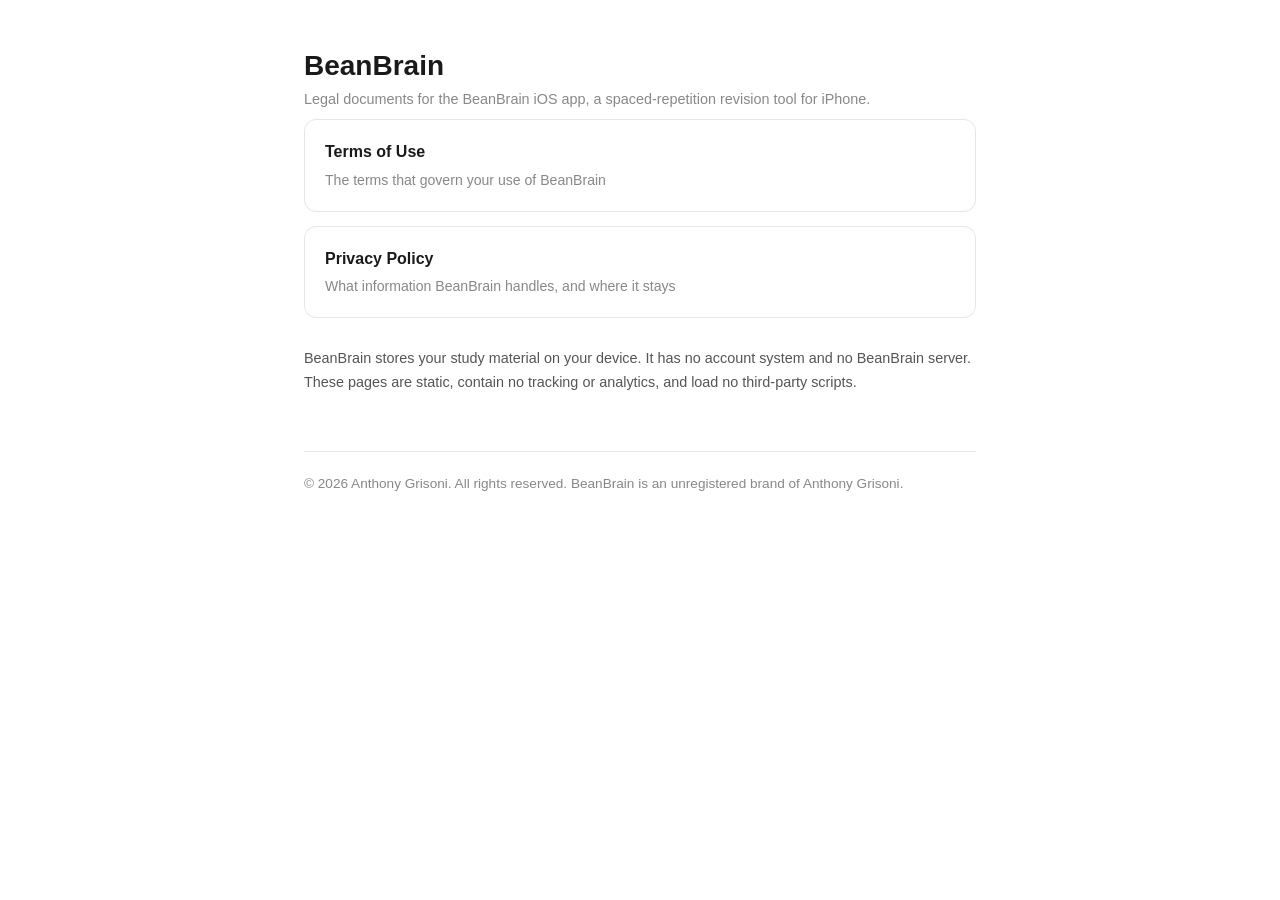
==== index.html @ d4af758d "BeanBrain legal site: Terms of Use, Privacy Policy, index" ====
<!DOCTYPE html>
<html lang="en-GB">
<head>
  <meta charset="UTF-8">
  <meta name="viewport" content="width=device-width, initial-scale=1.0">
  <title>BeanBrain Legal</title>
  <meta name="description" content="Legal documents for the BeanBrain iOS revision app: Terms of Use and Privacy Policy.">
  <link rel="canonical" href="https://agrisoni.github.io/beanbrain-legal/">
  <link rel="stylesheet" href="style.css">
</head>
<body>
  <main class="wrap">
    <h1>BeanBrain</h1>
    <p class="meta">Legal documents for the BeanBrain iOS app, a spaced-repetition revision tool for iPhone.</p>

    <a class="card-link" href="terms-of-use.html">
      <span class="title">Terms of Use</span>
      <span class="sub">The terms that govern your use of BeanBrain</span>
    </a>
    <a class="card-link" href="privacy-policy.html">
      <span class="title">Privacy Policy</span>
      <span class="sub">What information BeanBrain handles, and where it stays</span>
    </a>

    <p class="small muted" style="margin-top:28px">
      BeanBrain stores your study material on your device. It has no account system and no BeanBrain server.
      These pages are static, contain no tracking or analytics, and load no third-party scripts.
    </p>

    <footer>
      &copy; 2026 Anthony Grisoni. All rights reserved. BeanBrain is an unregistered brand of Anthony Grisoni.
    </footer>
  </main>
</body>
</html>
---- style.css ----
/* BeanBrain legal site. System fonts only, no tracking, no external requests. */

:root {
  --ink: #1a1a1a;
  --muted: #555;
  --faint: #888;
  --hairline: #e6e6e6;
  --bg: #ffffff;
  --panel: #f7f7f8;
  --accent: #b23a63;          /* a calm, readable member of the BeanBrain pink family */
  --accent-quiet: #f3e8ee;
}

* { box-sizing: border-box; }

html { -webkit-text-size-adjust: 100%; }

body {
  font-family: -apple-system, BlinkMacSystemFont, "Segoe UI", Roboto, Helvetica, Arial, sans-serif;
  color: var(--ink);
  background: var(--bg);
  line-height: 1.7;
  margin: 0;
}

.wrap {
  max-width: 720px;
  margin: 0 auto;
  padding: 48px 24px 96px;
}

h1 {
  font-size: 1.75rem;
  line-height: 1.25;
  margin: 0 0 4px;
}

h2 {
  font-size: 1.15rem;
  margin: 40px 0 8px;
  padding-top: 8px;
}

h3 {
  font-size: 1rem;
  margin: 24px 0 6px;
}

p, li { color: var(--ink); }

a { color: var(--accent); }
a:hover { text-decoration: none; }

.meta {
  color: var(--faint);
  font-size: 0.9rem;
  margin: 0 0 8px;
}

hr {
  border: 0;
  border-top: 1px solid var(--hairline);
  margin: 32px 0;
}

nav.top {
  font-size: 0.9rem;
  margin-bottom: 28px;
}
nav.top a { margin-right: 18px; }

ul, ol { padding-left: 22px; }
li { margin-bottom: 6px; }

.toc {
  background: var(--panel);
  border: 1px solid var(--hairline);
  border-radius: 10px;
  padding: 16px 20px;
}
.toc h2 { margin-top: 0; font-size: 1rem; }
.toc ol { columns: 2; column-gap: 28px; margin: 0; font-size: 0.92rem; }
.toc li { break-inside: avoid; }
@media (max-width: 560px) { .toc ol { columns: 1; } }

.callout {
  background: var(--accent-quiet);
  border-left: 4px solid var(--accent);
  border-radius: 4px;
  padding: 14px 18px;
  margin: 20px 0;
}

.small { font-size: 0.9rem; }
.muted { color: var(--muted); }

table {
  width: 100%;
  border-collapse: collapse;
  font-size: 0.92rem;
  margin: 16px 0;
  display: block;
  overflow-x: auto;
}
th, td {
  border: 1px solid var(--hairline);
  padding: 10px 12px;
  text-align: left;
  vertical-align: top;
}
th { background: var(--panel); font-weight: 600; }

footer {
  margin-top: 56px;
  padding-top: 20px;
  border-top: 1px solid var(--hairline);
  font-size: 0.85rem;
  color: var(--faint);
}

/* Landing page cards */
.card-link {
  display: block;
  padding: 18px 20px;
  border: 1px solid var(--hairline);
  border-radius: 12px;
  text-decoration: none;
  color: var(--ink);
  margin-bottom: 14px;
}
.card-link:hover { background: var(--panel); }
.card-link .title { font-weight: 600; }
.card-link .sub { display: block; color: var(--faint); font-size: 0.88rem; font-weight: 400; margin-top: 3px; }

@media (prefers-color-scheme: dark) {
  :root {
    --ink: #ececec;
    --muted: #b8b8b8;
    --faint: #9a9a9a;
    --hairline: #333;
    --bg: #141414;
    --panel: #1e1e1e;
    --accent: #e59ab9;
    --accent-quiet: #2a1f25;
  }
}
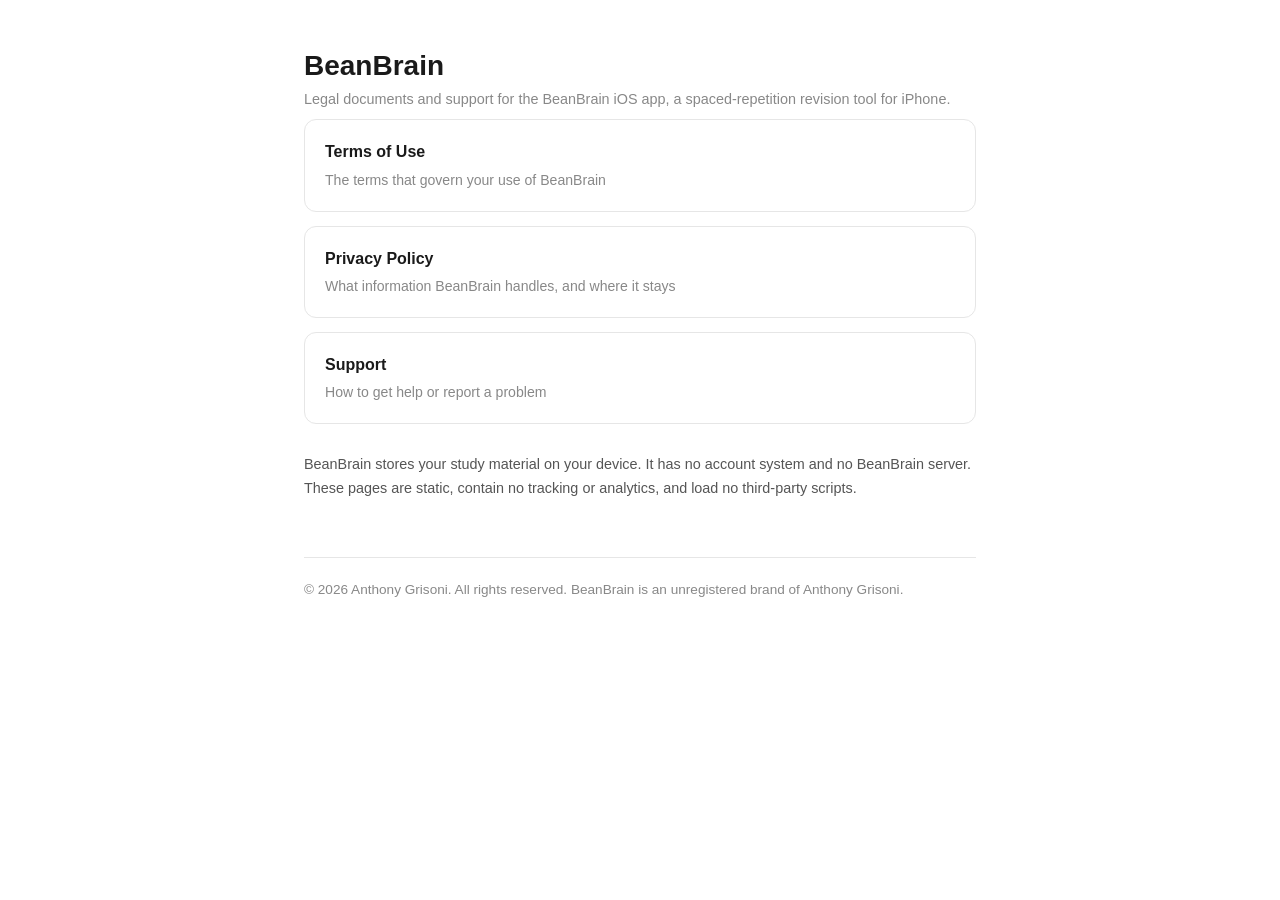
==== commit 07fed279: "Add Support page; scope legal docs to UK/US distribution - New support.html: contact email, informat" ====
--- a/index.html
+++ b/index.html
@@ -4,14 +4,14 @@
   <meta charset="UTF-8">
   <meta name="viewport" content="width=device-width, initial-scale=1.0">
   <title>BeanBrain Legal</title>
-  <meta name="description" content="Legal documents for the BeanBrain iOS revision app: Terms of Use and Privacy Policy.">
+  <meta name="description" content="Legal documents and support for the BeanBrain iOS revision app: Terms of Use, Privacy Policy and Support.">
   <link rel="canonical" href="https://agrisoni.github.io/beanbrain-legal/">
   <link rel="stylesheet" href="style.css">
 </head>
 <body>
   <main class="wrap">
     <h1>BeanBrain</h1>
-    <p class="meta">Legal documents for the BeanBrain iOS app, a spaced-repetition revision tool for iPhone.</p>
+    <p class="meta">Legal documents and support for the BeanBrain iOS app, a spaced-repetition revision tool for iPhone.</p>
 
     <a class="card-link" href="terms-of-use.html">
       <span class="title">Terms of Use</span>
@@ -20,6 +20,10 @@
     <a class="card-link" href="privacy-policy.html">
       <span class="title">Privacy Policy</span>
       <span class="sub">What information BeanBrain handles, and where it stays</span>
+    </a>
+    <a class="card-link" href="support.html">
+      <span class="title">Support</span>
+      <span class="sub">How to get help or report a problem</span>
     </a>
 
     <p class="small muted" style="margin-top:28px">
